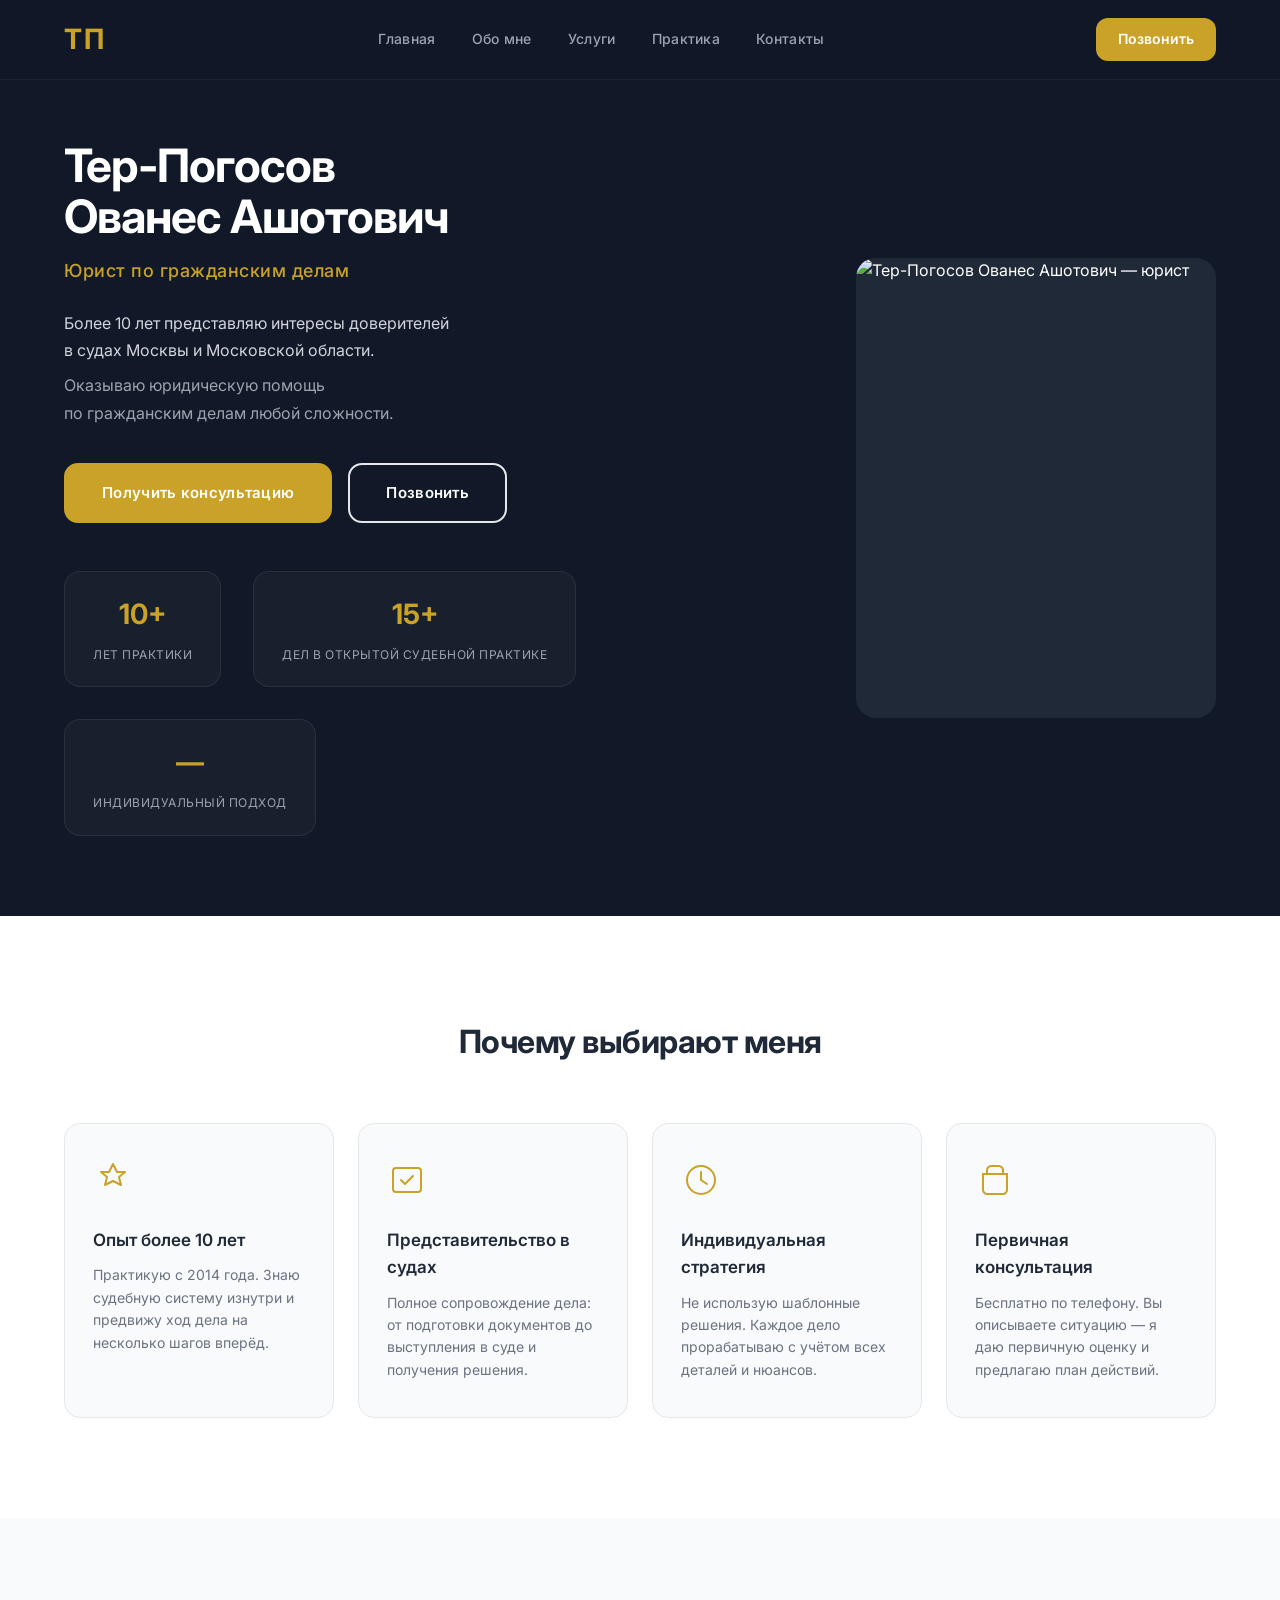
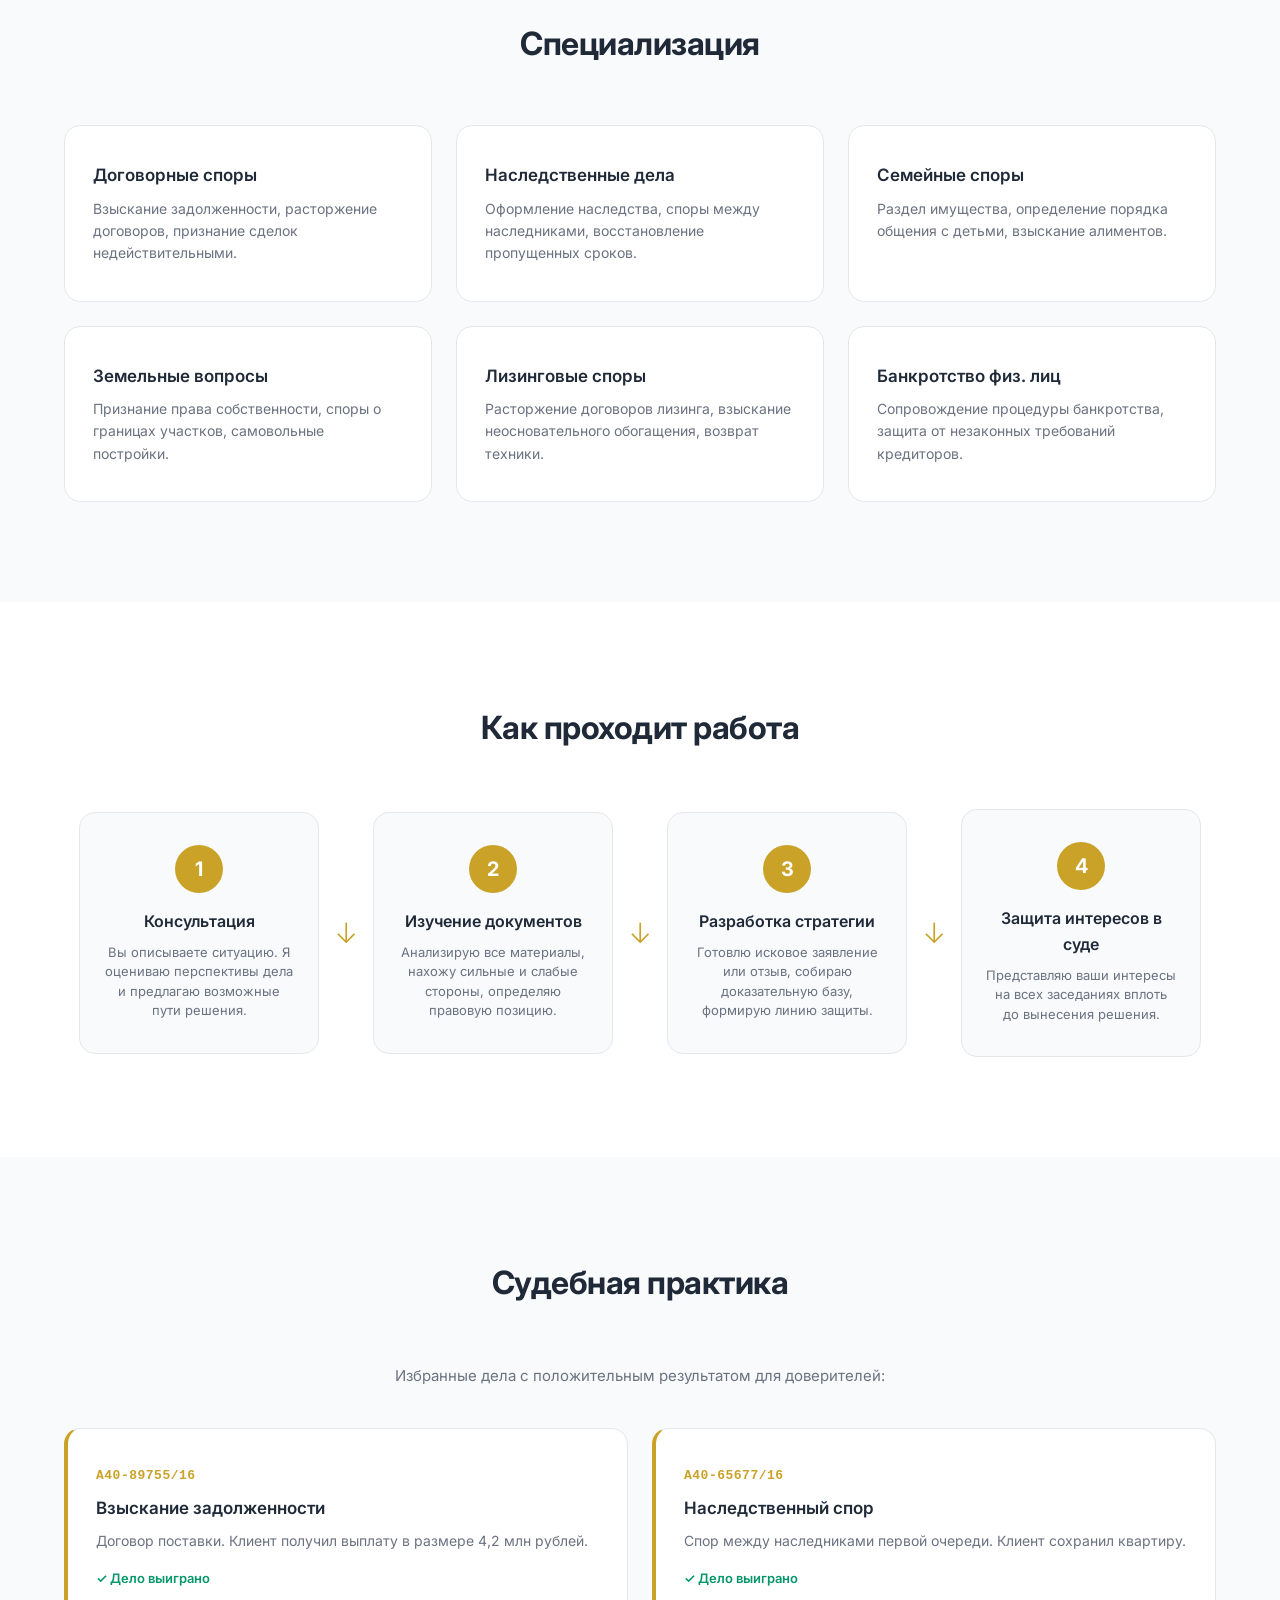
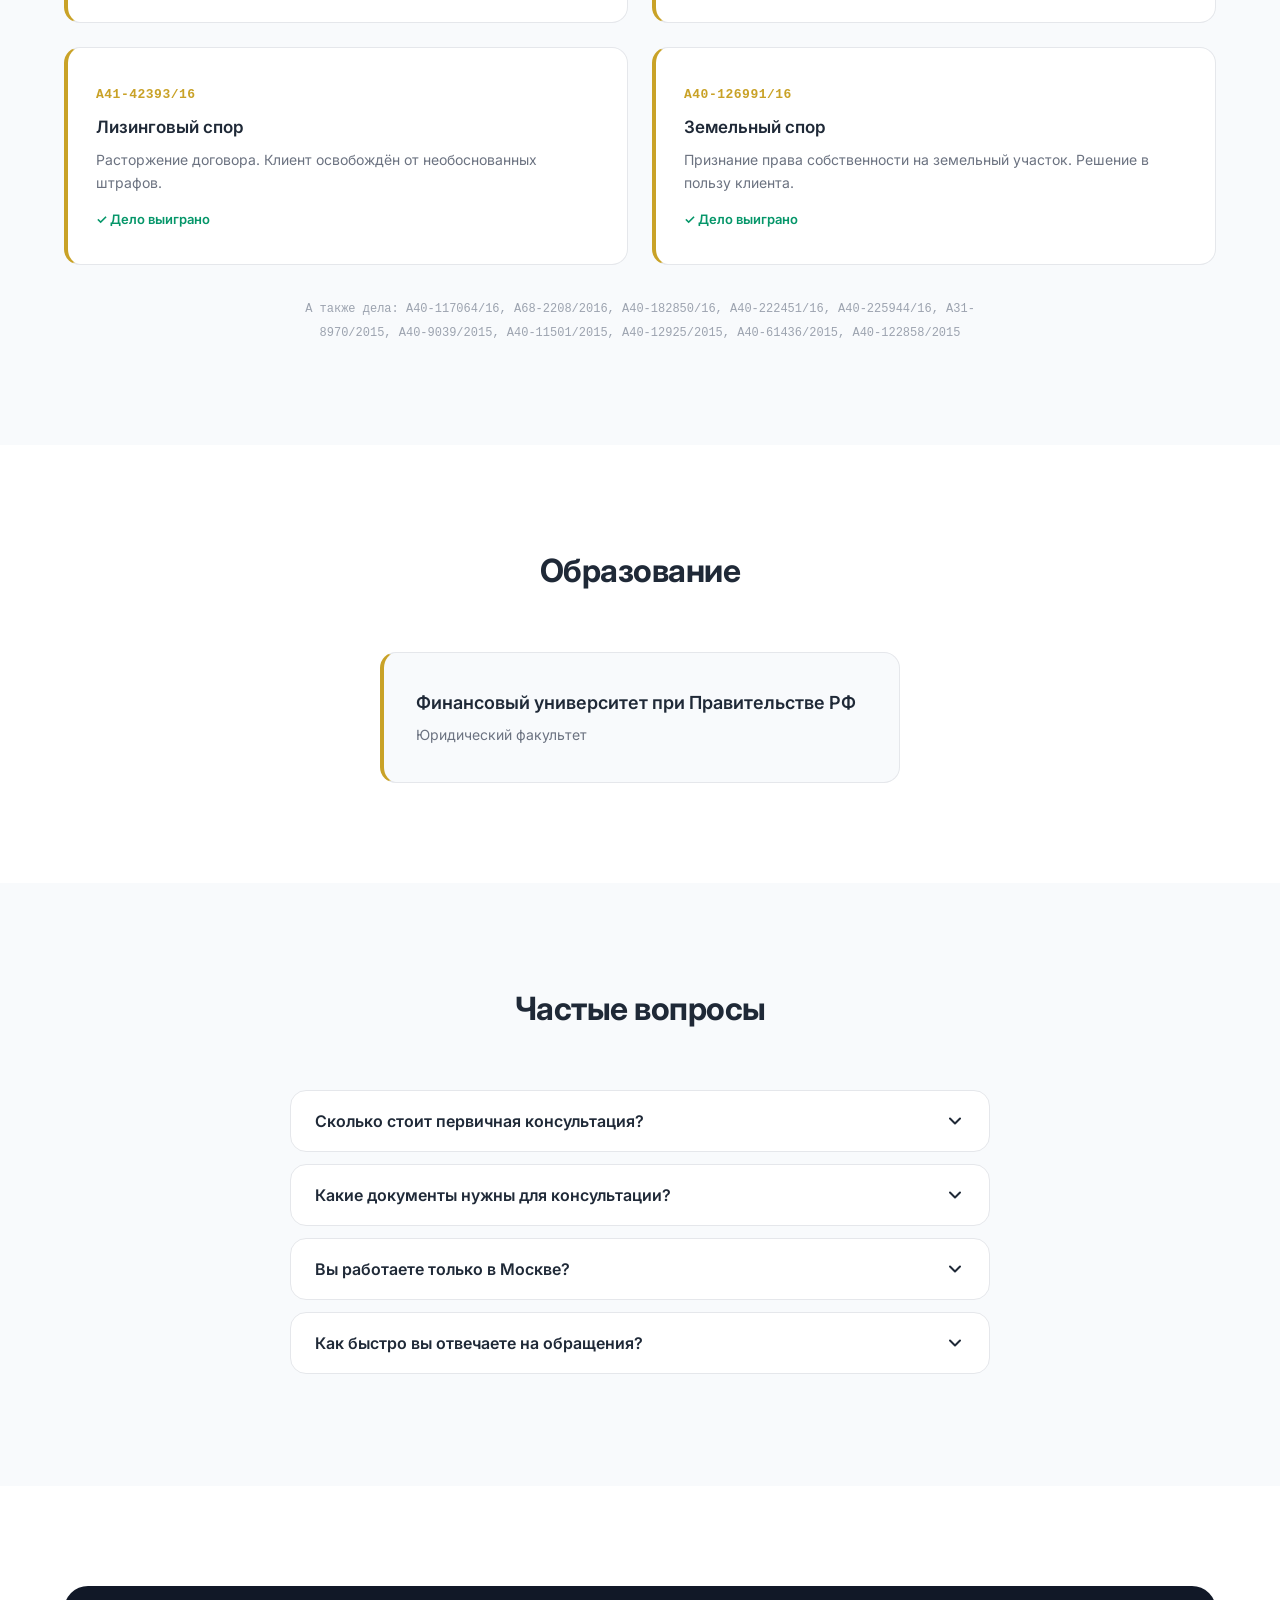
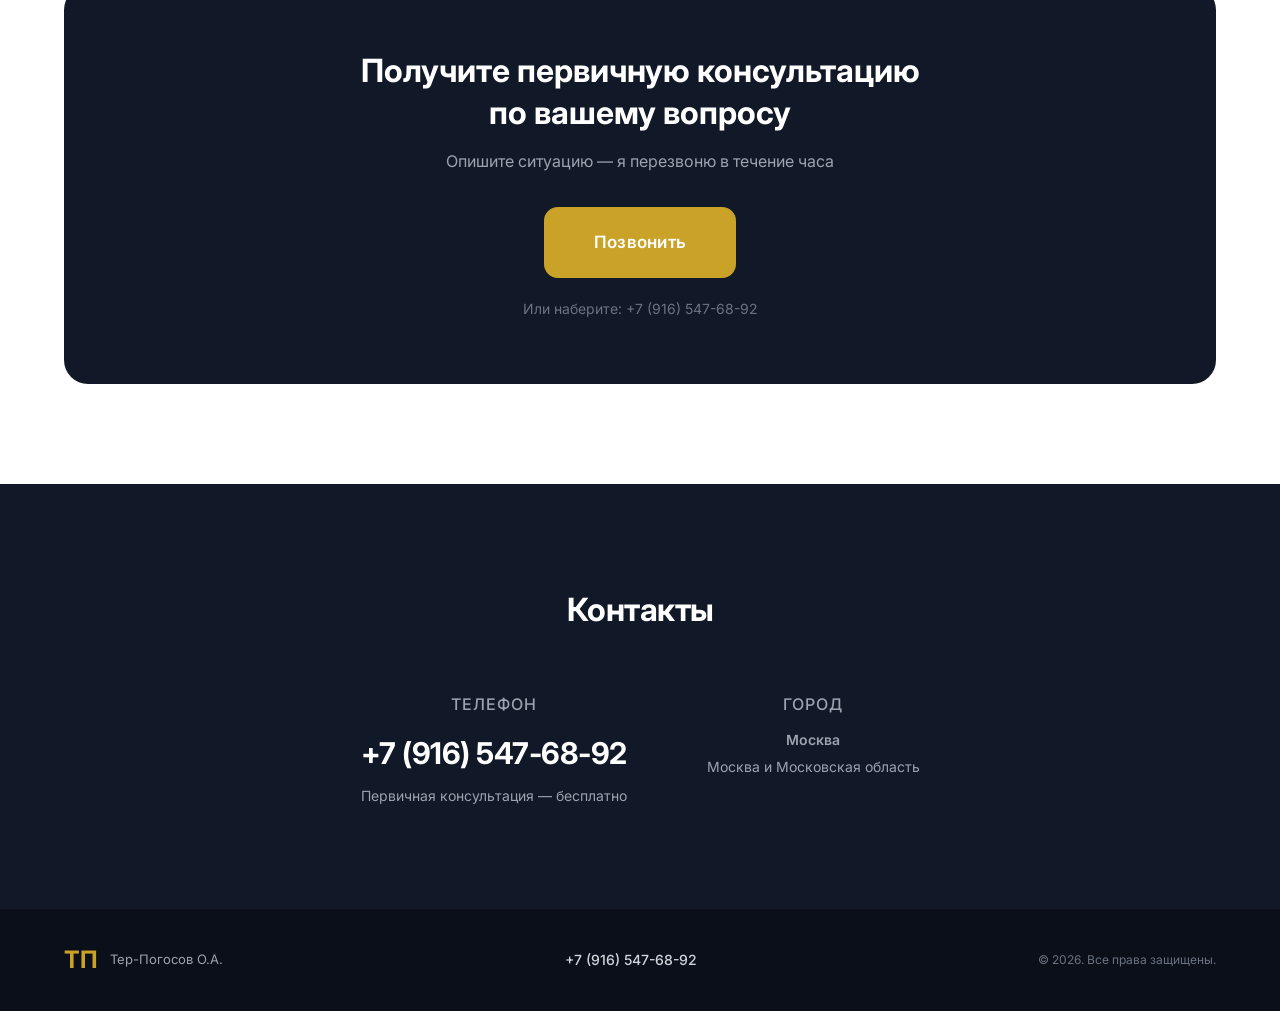
==== index.html @ f342bee0 "Add files via upload" ====
<!DOCTYPE html>
<html lang="ru">
<head>
    <meta charset="UTF-8">
    <meta name="viewport" content="width=device-width, initial-scale=1.0">
    
    <!-- SEO -->
    <title>Тер-Погосов О.А. — Юрист по гражданским делам | Москва</title>
    <meta name="description" content="Юрист по гражданским делам в Москве. Более 10 лет практики. Договорные споры, наследственные дела, банкротство, представительство в суде. Бесплатная консультация.">
    <link rel="canonical" href="https://terpogosov.github.io/">
    
    <!-- Open Graph -->
    <meta property="og:title" content="Тер-Погосов О.А. — Юрист по гражданским делам">
    <meta property="og:description" content="Более 10 лет представляю интересы доверителей в судах Москвы. Бесплатная первичная консультация.">
    <meta property="og:type" content="website">
    <meta property="og:url" content="https://terpogosov.github.io/">
    <meta property="og:locale" content="ru_RU">
    
    <!-- Favicon -->
    <link rel="icon" type="image/x-icon" href="img/favicon.ico">
    
    <!-- Fonts -->
    <link rel="preconnect" href="https://fonts.googleapis.com">
    <link rel="preconnect" href="https://fonts.gstatic.com" crossorigin>
    <link href="https://fonts.googleapis.com/css2?family=Inter:wght@300;400;500;600;700&display=swap" rel="stylesheet">
    
    <!-- Styles -->
    <link rel="stylesheet" href="style.css">
    
    <!-- Schema.org -->
    <script type="application/ld+json">
        {
            "@context": "https://schema.org",
            "@type": "LegalService",
            "name": "Тер-Погосов Ованес Ашотович",
            "description": "Юрист по гражданским делам. Практика с 2014 года.",
            "telephone": "+79165476892",
            "address": {
                "@type": "PostalAddress",
                "addressLocality": "Москва",
                "addressCountry": "RU"
            },
            "founder": {
                "@type": "Person",
                "name": "Тер-Погосов Ованес Ашотович",
                "jobTitle": "Юрист по гражданским делам"
            }
        }
    </script>
</head>
<body>

    <!-- Header -->
    <header class="header" id="header">
        <div class="container header__inner">
            <a href="#" class="header__logo">ТП</a>
            <nav class="header__nav" id="nav">
                <a href="#hero" class="header__link">Главная</a>
                <a href="#why" class="header__link">Обо мне</a>
                <a href="#services" class="header__link">Услуги</a>
                <a href="#cases" class="header__link">Практика</a>
                <a href="#contacts" class="header__link">Контакты</a>
            </nav>
            <a href="tel:+79165476892" class="header__phone-btn">Позвонить</a>
            <button class="header__burger" id="burger" aria-label="Меню">
                <span></span>
                <span></span>
                <span></span>
            </button>
        </div>
    </header>

    <!-- Hero -->
    <section class="hero" id="hero">
        <div class="container hero__inner">
            <div class="hero__content">
                <h1 class="hero__name">Тер-Погосов<br>Ованес Ашотович</h1>
                <p class="hero__title">Юрист по гражданским делам</p>
                <p class="hero__text">
                    Более 10 лет представляю интересы доверителей<br>
                    в судах Москвы и Московской области.
                </p>
                <p class="hero__text-secondary">
                    Оказываю юридическую помощь<br>
                    по гражданским делам любой сложности.
                </p>
                <div class="hero__buttons">
                    <a href="#callback" class="btn btn--gold">Получить консультацию</a>
                    <a href="tel:+79165476892" class="btn btn--outline">Позвонить</a>
                </div>
                <div class="hero__stats">
                    <div class="hero__stat">
                        <span class="hero__stat-number">10+</span>
                        <span class="hero__stat-label">лет практики</span>
                    </div>
                    <div class="hero__stat">
                        <span class="hero__stat-number">15+</span>
                        <span class="hero__stat-label">дел в открытой судебной практике</span>
                    </div>
                    <div class="hero__stat">
                        <span class="hero__stat-number">—</span>
                        <span class="hero__stat-label">Индивидуальный подход</span>
                    </div>
                </div>
            </div>
            <div class="hero__photo-wrapper">
                <div class="hero__photo">
                    <img src="img/photo.jpg" alt="Тер-Погосов Ованес Ашотович — юрист" width="400" height="500" loading="eager">
                </div>
            </div>
        </div>
    </section>

    <!-- Почему выбирают -->
    <section class="why" id="why">
        <div class="container">
            <h2 class="section-title">Почему выбирают меня</h2>
            <div class="why__grid">
                <div class="why__card fade-in">
                    <div class="why__icon">
                        <svg width="40" height="40" viewBox="0 0 40 40" fill="none">
                            <path d="M20 4L24 12H32L26 17L28 25L20 21L12 25L14 17L8 12H16L20 4Z" stroke="#C9A227" stroke-width="2" stroke-linecap="round" stroke-linejoin="round"/>
                        </svg>
                    </div>
                    <h3 class="why__title">Опыт более 10 лет</h3>
                    <p class="why__text">Практикую с 2014 года. Знаю судебную систему изнутри и предвижу ход дела на несколько шагов вперёд.</p>
                </div>
                <div class="why__card fade-in">
                    <div class="why__icon">
                        <svg width="40" height="40" viewBox="0 0 40 40" fill="none">
                            <rect x="6" y="8" width="28" height="24" rx="3" stroke="#C9A227" stroke-width="2"/>
                            <path d="M14 20L18 24L26 16" stroke="#C9A227" stroke-width="2" stroke-linecap="round" stroke-linejoin="round"/>
                        </svg>
                    </div>
                    <h3 class="why__title">Представительство в судах</h3>
                    <p class="why__text">Полное сопровождение дела: от подготовки документов до выступления в суде и получения решения.</p>
                </div>
                <div class="why__card fade-in">
                    <div class="why__icon">
                        <svg width="40" height="40" viewBox="0 0 40 40" fill="none">
                            <circle cx="20" cy="20" r="14" stroke="#C9A227" stroke-width="2"/>
                            <path d="M20 12V20L26 24" stroke="#C9A227" stroke-width="2" stroke-linecap="round"/>
                        </svg>
                    </div>
                    <h3 class="why__title">Индивидуальная стратегия</h3>
                    <p class="why__text">Не использую шаблонные решения. Каждое дело прорабатываю с учётом всех деталей и нюансов.</p>
                </div>
                <div class="why__card fade-in">
                    <div class="why__icon">
                        <svg width="40" height="40" viewBox="0 0 40 40" fill="none">
                            <path d="M8 14H32V30C32 32 30 34 28 34H12C10 34 8 32 8 30V14Z" stroke="#C9A227" stroke-width="2"/>
                            <path d="M12 14V10C12 8 14 6 16 6H24C26 6 28 8 28 10V14" stroke="#C9A227" stroke-width="2" stroke-linecap="round"/>
                        </svg>
                    </div>
                    <h3 class="why__title">Первичная консультация</h3>
                    <p class="why__text">Бесплатно по телефону. Вы описываете ситуацию — я даю первичную оценку и предлагаю план действий.</p>
                </div>
            </div>
        </div>
    </section>

    <!-- Специализация -->
    <section class="services" id="services">
        <div class="container">
            <h2 class="section-title">Специализация</h2>
            <div class="services__grid">
                <div class="services__card fade-in">
                    <h3>Договорные споры</h3>
                    <p>Взыскание задолженности, расторжение договоров, признание сделок недействительными.</p>
                </div>
                <div class="services__card fade-in">
                    <h3>Наследственные дела</h3>
                    <p>Оформление наследства, споры между наследниками, восстановление пропущенных сроков.</p>
                </div>
                <div class="services__card fade-in">
                    <h3>Семейные споры</h3>
                    <p>Раздел имущества, определение порядка общения с детьми, взыскание алиментов.</p>
                </div>
                <div class="services__card fade-in">
                    <h3>Земельные вопросы</h3>
                    <p>Признание права собственности, споры о границах участков, самовольные постройки.</p>
                </div>
                <div class="services__card fade-in">
                    <h3>Лизинговые споры</h3>
                    <p>Расторжение договоров лизинга, взыскание неосновательного обогащения, возврат техники.</p>
                </div>
                <div class="services__card fade-in">
                    <h3>Банкротство физ. лиц</h3>
                    <p>Сопровождение процедуры банкротства, защита от незаконных требований кредиторов.</p>
                </div>
            </div>
        </div>
    </section>

    <!-- Как проходит работа -->
    <section class="process">
        <div class="container">
            <h2 class="section-title">Как проходит работа</h2>
            <div class="process__grid">
                <div class="process__card fade-in">
                    <span class="process__number">1</span>
                    <h3>Консультация</h3>
                    <p>Вы описываете ситуацию. Я оцениваю перспективы дела и предлагаю возможные пути решения.</p>
                </div>
                <div class="process__arrow">↓</div>
                <div class="process__card fade-in">
                    <span class="process__number">2</span>
                    <h3>Изучение документов</h3>
                    <p>Анализирую все материалы, нахожу сильные и слабые стороны, определяю правовую позицию.</p>
                </div>
                <div class="process__arrow">↓</div>
                <div class="process__card fade-in">
                    <span class="process__number">3</span>
                    <h3>Разработка стратегии</h3>
                    <p>Готовлю исковое заявление или отзыв, собираю доказательную базу, формирую линию защиты.</p>
                </div>
                <div class="process__arrow">↓</div>
                <div class="process__card fade-in">
                    <span class="process__number">4</span>
                    <h3>Защита интересов в суде</h3>
                    <p>Представляю ваши интересы на всех заседаниях вплоть до вынесения решения.</p>
                </div>
            </div>
        </div>
    </section>

    <!-- Судебная практика -->
    <section class="cases" id="cases">
        <div class="container">
            <h2 class="section-title">Судебная практика</h2>
            <p class="cases__intro">Избранные дела с положительным результатом для доверителей:</p>
            <div class="cases__grid">
                <div class="cases__card fade-in">
                    <span class="cases__number">А40-89755/16</span>
                    <h3>Взыскание задолженности</h3>
                    <p class="cases__desc">Договор поставки. Клиент получил выплату в размере 4,2 млн рублей.</p>
                    <span class="cases__result">✓ Дело выиграно</span>
                </div>
                <div class="cases__card fade-in">
                    <span class="cases__number">А40-65677/16</span>
                    <h3>Наследственный спор</h3>
                    <p class="cases__desc">Спор между наследниками первой очереди. Клиент сохранил квартиру.</p>
                    <span class="cases__result">✓ Дело выиграно</span>
                </div>
                <div class="cases__card fade-in">
                    <span class="cases__number">А41-42393/16</span>
                    <h3>Лизинговый спор</h3>
                    <p class="cases__desc">Расторжение договора. Клиент освобождён от необоснованных штрафов.</p>
                    <span class="cases__result">✓ Дело выиграно</span>
                </div>
                <div class="cases__card fade-in">
                    <span class="cases__number">А40-126991/16</span>
                    <h3>Земельный спор</h3>
                    <p class="cases__desc">Признание права собственности на земельный участок. Решение в пользу клиента.</p>
                    <span class="cases__result">✓ Дело выиграно</span>
                </div>
            </div>
            <p class="cases__more">
                А также дела: А40-117064/16, А68-2208/2016, А40-182850/16, А40-222451/16, А40-225944/16, А31-8970/2015, А40-9039/2015, А40-11501/2015, А40-12925/2015, А40-61436/2015, А40-122858/2015
            </p>
        </div>
    </section>

    <!-- Образование -->
    <section class="education">
        <div class="container">
            <h2 class="section-title">Образование</h2>
            <div class="education__card fade-in">
                <h3>Финансовый университет при Правительстве РФ</h3>
                <p>Юридический факультет</p>
            </div>
        </div>
    </section>

    <!-- FAQ -->
    <section class="faq">
        <div class="container">
            <h2 class="section-title">Частые вопросы</h2>
            <div class="faq__list">
                <div class="faq__item fade-in">
                    <button class="faq__question">
                        <span>Сколько стоит первичная консультация?</span>
                        <svg class="faq__icon" width="20" height="20" viewBox="0 0 20 20" fill="none">
                            <path d="M5 7.5L10 12.5L15 7.5" stroke="#1F2937" stroke-width="2" stroke-linecap="round" stroke-linejoin="round"/>
                        </svg>
                    </button>
                    <div class="faq__answer">
                        <p>Бесплатно по телефону. Вы описываете ситуацию, я даю первичную оценку и предлагаю план действий. Если дело перспективное — обсуждаем дальнейшее сотрудничество.</p>
                    </div>
                </div>
                <div class="faq__item fade-in">
                    <button class="faq__question">
                        <span>Какие документы нужны для консультации?</span>
                        <svg class="faq__icon" width="20" height="20" viewBox="0 0 20 20" fill="none">
                            <path d="M5 7.5L10 12.5L15 7.5" stroke="#1F2937" stroke-width="2" stroke-linecap="round" stroke-linejoin="round"/>
                        </svg>
                    </button>
                    <div class="faq__answer">
                        <p>Для первичной консультации достаточно кратко описать суть дела по телефону. Если есть документы по теме — держите их под рукой, это ускорит разговор и поможет дать более точную оценку.</p>
                    </div>
                </div>
                <div class="faq__item fade-in">
                    <button class="faq__question">
                        <span>Вы работаете только в Москве?</span>
                        <svg class="faq__icon" width="20" height="20" viewBox="0 0 20 20" fill="none">
                            <path d="M5 7.5L10 12.5L15 7.5" stroke="#1F2937" stroke-width="2" stroke-linecap="round" stroke-linejoin="round"/>
                        </svg>
                    </button>
                    <div class="faq__answer">
                        <p>Москва и Московская область — основной регион работы. В отдельных случаях возможна удалённая работа с клиентами из других регионов России.</p>
                    </div>
                </div>
                <div class="faq__item fade-in">
                    <button class="faq__question">
                        <span>Как быстро вы отвечаете на обращения?</span>
                        <svg class="faq__icon" width="20" height="20" viewBox="0 0 20 20" fill="none">
                            <path d="M5 7.5L10 12.5L15 7.5" stroke="#1F2937" stroke-width="2" stroke-linecap="round" stroke-linejoin="round"/>
                        </svg>
                    </button>
                    <div class="faq__answer">
                        <p>В течение часа в рабочее время (с 9 до 21). Если звонок поступил поздно вечером — перезваниваю на следующее утро. Стараюсь быть на связи без выходных.</p>
                    </div>
                </div>
            </div>
        </div>
    </section>

    <!-- Блок консультации -->
    <section class="callback" id="callback">
        <div class="container">
            <div class="callback__block fade-in">
                <h2 class="callback__title">Получите первичную консультацию<br>по вашему вопросу</h2>
                <p class="callback__text">Опишите ситуацию — я перезвоню в течение часа</p>
                <a href="tel:+79165476892" class="btn btn--gold btn--large">Позвонить</a>
                <p class="callback__phone">Или наберите: +7 (916) 547-68-92</p>
            </div>
        </div>
    </section>

    <!-- Контакты -->
    <section class="contacts" id="contacts">
        <div class="container">
            <h2 class="section-title section-title--white">Контакты</h2>
            <div class="contacts__inner">
                <div class="contacts__item fade-in">
                    <h3>Телефон</h3>
                    <a href="tel:+79165476892" class="contacts__phone">+7 (916) 547-68-92</a>
                    <p>Первичная консультация — бесплатно</p>
                </div>
                <div class="contacts__item fade-in">
                    <h3>Город</h3>
                    <p class="contacts__city">Москва</p>
                    <p>Москва и Московская область</p>
                </div>
            </div>
        </div>
    </section>

    <!-- Footer -->
    <footer class="footer">
        <div class="container footer__inner">
            <div class="footer__col">
                <a href="#" class="footer__logo">ТП</a>
                <p class="footer__name">Тер-Погосов О.А.</p>
            </div>
            <div class="footer__col">
                <a href="tel:+79165476892" class="footer__phone">+7 (916) 547-68-92</a>
            </div>
            <div class="footer__col">
                <p class="footer__copy">© 2026. Все права защищены.</p>
            </div>
        </div>
    </footer>

    <!-- Кнопка наверх -->
    <button class="scroll-top" id="scrollTop" aria-label="Наверх">
        <svg width="24" height="24" viewBox="0 0 24 24" fill="none">
            <path d="M18 15L12 9L6 15" stroke="#fff" stroke-width="2" stroke-linecap="round" stroke-linejoin="round"/>
        </svg>
    </button>

    <!-- Мобильная кнопка звонка -->
    <a href="tel:+79165476892" class="mobile-call" aria-label="Позвонить">
        <svg width="24" height="24" viewBox="0 0 24 24" fill="none">
            <path d="M22 16.92V19.92C22.0011 20.1985 21.9441 20.4742 21.8325 20.7294C21.7209 20.9845 21.5573 21.2136 21.3521 21.4019C21.1469 21.5901 20.9046 21.7335 20.6407 21.8227C20.3768 21.9119 20.0974 21.9451 19.82 21.92C16.7428 21.5856 13.787 20.5341 11.19 18.85C8.77382 17.3147 6.72533 15.2662 5.18999 12.85C3.49997 10.2412 2.44824 7.27099 2.11999 4.18001C2.09501 3.90347 2.12787 3.62477 2.21649 3.36162C2.30512 3.09847 2.44756 2.85669 2.63476 2.65163C2.82196 2.44657 3.0498 2.28271 3.30379 2.17052C3.55777 2.05833 3.83233 2.00026 4.10999 2.00001H7.10999C7.5953 1.99522 8.06579 2.16708 8.43376 2.48353C8.80173 2.79999 9.04207 3.23945 9.10999 3.72001C9.23662 4.68007 9.47144 5.62273 9.80999 6.53001C9.94454 6.88792 9.97366 7.27691 9.8939 7.65088C9.81415 8.02485 9.62886 8.36811 9.35999 8.64001L8.08999 9.91001C9.51355 12.4135 11.5865 14.4865 14.09 15.91L15.36 14.64C15.6319 14.3711 15.9751 14.1858 16.3491 14.1061C16.7231 14.0263 17.1121 14.0555 17.47 14.19C18.3773 14.5286 19.3199 14.7634 20.28 14.89C20.7658 14.9585 21.2094 15.2032 21.5259 15.5763C21.8425 15.9493 22.0103 16.425 22 16.92Z" fill="white"/>
        </svg>
    </a>

    <!-- Scripts -->
    <script src="script.js"></script>
</body>
</html>
---- style.css ----
/* ===== БАЗА ===== */
* {
    margin: 0;
    padding: 0;
    box-sizing: border-box;
}

:root {
    --bg: #111827;
    --white: #FFFFFF;
    --text: #1F2937;
    --text-secondary: #6B7280;
    --accent: #C9A227;
    --accent-hover: #A88216;
    --border: #E5E7EB;
    --section-bg: #F8FAFC;
    --radius: 16px;
}

html {
    scroll-behavior: smooth;
}

body {
    font-family: 'Inter', -apple-system, BlinkMacSystemFont, sans-serif;
    line-height: 1.6;
    color: var(--text);
    background-color: var(--white);
    overflow-x: hidden;
}

.container {
    max-width: 1200px;
    margin: 0 auto;
    padding: 0 24px;
}

.section-title {
    font-size: 32px;
    font-weight: 700;
    letter-spacing: -0.5px;
    margin-bottom: 56px;
    text-align: center;
    color: var(--text);
}

.section-title--white {
    color: var(--white);
}

/* ===== КНОПКИ ===== */
.btn {
    display: inline-block;
    padding: 16px 36px;
    font-size: 15px;
    font-weight: 600;
    font-family: inherit;
    text-decoration: none;
    border-radius: 14px;
    cursor: pointer;
    transition: all 0.3s ease;
    letter-spacing: 0.3px;
    text-align: center;
}

.btn--gold {
    background-color: var(--accent);
    color: var(--white);
    border: 2px solid var(--accent);
}

.btn--gold:hover {
    background-color: var(--accent-hover);
    border-color: var(--accent-hover);
}

.btn--outline {
    background-color: transparent;
    color: var(--white);
    border: 2px solid var(--border);
}

.btn--outline:hover {
    border-color: var(--accent);
    color: var(--accent);
}

.btn--large {
    padding: 20px 48px;
    font-size: 17px;
}

/* ===== HEADER ===== */
.header {
    position: fixed;
    top: 0;
    left: 0;
    width: 100%;
    height: 80px;
    background-color: rgba(17, 24, 39, 0.95);
    backdrop-filter: blur(12px);
    z-index: 1000;
    border-bottom: 1px solid rgba(255, 255, 255, 0.05);
}

.header__inner {
    display: flex;
    align-items: center;
    justify-content: space-between;
    height: 100%;
}

.header__logo {
    font-size: 28px;
    font-weight: 700;
    color: var(--accent);
    text-decoration: none;
    letter-spacing: 2px;
    flex-shrink: 0;
}

.header__nav {
    display: flex;
    gap: 36px;
}

.header__link {
    color: #9CA3AF;
    text-decoration: none;
    font-size: 14px;
    font-weight: 500;
    transition: color 0.3s ease;
    letter-spacing: 0.3px;
}

.header__link:hover {
    color: var(--white);
}

.header__phone-btn {
    padding: 10px 22px;
    background-color: var(--accent);
    color: var(--white);
    text-decoration: none;
    border-radius: 12px;
    font-size: 14px;
    font-weight: 600;
    transition: background-color 0.3s ease;
    flex-shrink: 0;
}

.header__phone-btn:hover {
    background-color: var(--accent-hover);
}

/* Бургер */
.header__burger {
    display: none;
    flex-direction: column;
    gap: 5px;
    background: none;
    border: none;
    cursor: pointer;
    padding: 4px;
    z-index: 1001;
}

.header__burger span {
    display: block;
    width: 26px;
    height: 2px;
    background-color: var(--white);
    border-radius: 2px;
    transition: all 0.3s ease;
}

.header__burger.active span:nth-child(1) {
    transform: rotate(45deg) translate(5px, 5px);
}

.header__burger.active span:nth-child(2) {
    opacity: 0;
}

.header__burger.active span:nth-child(3) {
    transform: rotate(-45deg) translate(5px, -5px);
}

/* ===== HERO ===== */
.hero {
    background-color: var(--bg);
    padding: 140px 0 80px;
    color: var(--white);
    min-height: 100vh;
    display: flex;
    align-items: center;
}

.hero__inner {
    display: flex;
    align-items: center;
    gap: 60px;
}

.hero__content {
    flex: 1;
}

.hero__name {
    font-size: 52px;
    font-weight: 700;
    line-height: 1.1;
    letter-spacing: -1px;
    margin-bottom: 16px;
}

.hero__title {
    font-size: 18px;
    color: var(--accent);
    font-weight: 500;
    margin-bottom: 24px;
    letter-spacing: 0.5px;
}

.hero__text {
    font-size: 16px;
    color: #D1D5DB;
    margin-bottom: 8px;
    line-height: 1.7;
}

.hero__text-secondary {
    font-size: 16px;
    color: #9CA3AF;
    margin-bottom: 36px;
    line-height: 1.7;
}

.hero__buttons {
    display: flex;
    gap: 16px;
    flex-wrap: wrap;
    margin-bottom: 48px;
}

.hero__stats {
    display: flex;
    gap: 32px;
    flex-wrap: wrap;
}

.hero__stat {
    text-align: center;
    padding: 20px 28px;
    background-color: rgba(255, 255, 255, 0.03);
    border: 1px solid rgba(255, 255, 255, 0.08);
    border-radius: var(--radius);
    min-width: 140px;
}

.hero__stat-number {
    display: block;
    font-size: 28px;
    font-weight: 700;
    color: var(--accent);
    margin-bottom: 4px;
}

.hero__stat-label {
    font-size: 12px;
    color: #9CA3AF;
    text-transform: uppercase;
    letter-spacing: 0.5px;
}

.hero__photo-wrapper {
    flex: 0 0 400px;
}

.hero__photo {
    width: 400px;
    height: 500px;
    background-color: #1F2937;
    border-radius: 20px;
    overflow: hidden;
    display: flex;
    align-items: center;
    justify-content: center;
}

.hero__photo img {
    width: 100%;
    height: 100%;
    object-fit: cover;
    display: block;
}

/* ===== ПОЧЕМУ ВЫБИРАЮТ ===== */
.why {
    padding: 100px 0;
    background-color: var(--white);
}

.why__grid {
    display: grid;
    grid-template-columns: repeat(4, 1fr);
    gap: 24px;
}

.why__card {
    padding: 36px 28px;
    background-color: var(--section-bg);
    border-radius: var(--radius);
    border: 1px solid var(--border);
    transition: transform 0.3s ease, box-shadow 0.3s ease;
}

.why__card:hover {
    transform: translateY(-4px);
    box-shadow: 0 8px 24px rgba(0, 0, 0, 0.06);
}

.why__icon {
    margin-bottom: 20px;
}

.why__title {
    font-size: 17px;
    font-weight: 600;
    color: var(--text);
    margin-bottom: 10px;
}

.why__text {
    font-size: 14px;
    color: var(--text-secondary);
    line-height: 1.6;
}

/* ===== СПЕЦИАЛИЗАЦИЯ ===== */
.services {
    padding: 100px 0;
    background-color: var(--section-bg);
}

.services__grid {
    display: grid;
    grid-template-columns: repeat(3, 1fr);
    gap: 24px;
}

.services__card {
    padding: 36px 28px;
    background-color: var(--white);
    border-radius: var(--radius);
    border: 1px solid var(--border);
    transition: transform 0.3s ease, box-shadow 0.3s ease, border-color 0.3s ease;
    cursor: default;
}

.services__card:hover {
    transform: translateY(-4px);
    box-shadow: 0 12px 32px rgba(0, 0, 0, 0.08);
    border-color: var(--accent);
}

.services__card h3 {
    font-size: 17px;
    font-weight: 600;
    color: var(--text);
    margin-bottom: 8px;
}

.services__card p {
    font-size: 14px;
    color: var(--text-secondary);
    line-height: 1.6;
}

/* ===== ПРОЦЕСС ===== */
.process {
    padding: 100px 0;
    background-color: var(--white);
}

.process__grid {
    display: flex;
    align-items: center;
    justify-content: center;
    gap: 16px;
    flex-wrap: wrap;
}

.process__card {
    flex: 1;
    min-width: 200px;
    max-width: 240px;
    text-align: center;
    padding: 32px 24px;
    background-color: var(--section-bg);
    border-radius: var(--radius);
    border: 1px solid var(--border);
}

.process__number {
    display: inline-flex;
    align-items: center;
    justify-content: center;
    width: 48px;
    height: 48px;
    background-color: var(--accent);
    color: var(--white);
    font-size: 20px;
    font-weight: 700;
    border-radius: 50%;
    margin-bottom: 16px;
}

.process__card h3 {
    font-size: 16px;
    font-weight: 600;
    color: var(--text);
    margin-bottom: 8px;
}

.process__card p {
    font-size: 13px;
    color: var(--text-secondary);
    line-height: 1.5;
}

.process__arrow {
    font-size: 28px;
    color: var(--accent);
    font-weight: 300;
    flex-shrink: 0;
}

/* ===== СУДЕБНАЯ ПРАКТИКА ===== */
.cases {
    padding: 100px 0;
    background-color: var(--section-bg);
}

.cases__intro {
    text-align: center;
    font-size: 15px;
    color: var(--text-secondary);
    margin-bottom: 40px;
}

.cases__grid {
    display: grid;
    grid-template-columns: repeat(2, 1fr);
    gap: 24px;
    margin-bottom: 32px;
}

.cases__card {
    padding: 32px 28px;
    background-color: var(--white);
    border-radius: var(--radius);
    border: 1px solid var(--border);
    border-left: 4px solid var(--accent);
    transition: transform 0.3s ease, box-shadow 0.3s ease;
}

.cases__card:hover {
    transform: translateY(-3px);
    box-shadow: 0 8px 24px rgba(0, 0, 0, 0.06);
}

.cases__number {
    font-family: 'Courier New', monospace;
    font-size: 13px;
    color: var(--accent);
    font-weight: 600;
    letter-spacing: 0.5px;
}

.cases__card h3 {
    font-size: 17px;
    font-weight: 600;
    color: var(--text);
    margin: 8px 0;
}

.cases__desc {
    font-size: 14px;
    color: var(--text-secondary);
    line-height: 1.6;
    margin-bottom: 12px;
}

.cases__result {
    font-size: 13px;
    color: #059669;
    font-weight: 600;
}

.cases__more {
    text-align: center;
    font-family: 'Courier New', monospace;
    font-size: 12px;
    color: #9CA3AF;
    line-height: 2;
    max-width: 700px;
    margin: 0 auto;
}

/* ===== ОБРАЗОВАНИЕ ===== */
.education {
    padding: 100px 0;
    background-color: var(--white);
}

.education__card {
    max-width: 520px;
    margin: 0 auto;
    padding: 36px 32px;
    background-color: var(--section-bg);
    border-radius: var(--radius);
    border: 1px solid var(--border);
    border-left: 4px solid var(--accent);
}

.education__card h3 {
    font-size: 18px;
    font-weight: 600;
    color: var(--text);
    margin-bottom: 6px;
}

.education__card p {
    font-size: 14px;
    color: var(--text-secondary);
}

/* ===== FAQ ===== */
.faq {
    padding: 100px 0;
    background-color: var(--section-bg);
}

.faq__list {
    max-width: 700px;
    margin: 0 auto;
}

.faq__item {
    margin-bottom: 12px;
    background-color: var(--white);
    border-radius: var(--radius);
    border: 1px solid var(--border);
    overflow: hidden;
}

.faq__question {
    width: 100%;
    display: flex;
    align-items: center;
    justify-content: space-between;
    padding: 20px 24px;
    background: none;
    border: none;
    cursor: pointer;
    font-family: inherit;
    font-size: 16px;
    font-weight: 600;
    color: var(--text);
    text-align: left;
    gap: 16px;
    transition: color 0.3s ease;
}

.faq__question:hover {
    color: var(--accent);
}

.faq__icon {
    flex-shrink: 0;
    transition: transform 0.3s ease;
}

.faq__item.active .faq__icon {
    transform: rotate(180deg);
}

.faq__answer {
    max-height: 0;
    overflow: hidden;
    transition: max-height 0.4s ease, padding 0.4s ease;
    padding: 0 24px;
}

.faq__item.active .faq__answer {
    max-height: 300px;
    padding: 0 24px 20px;
}

.faq__answer p {
    font-size: 14px;
    color: var(--text-secondary);
    line-height: 1.7;
}

/* ===== CALLBACK ===== */
.callback {
    padding: 100px 0;
    background-color: var(--white);
}

.callback__block {
    background-color: var(--bg);
    border-radius: 24px;
    padding: 64px 40px;
    text-align: center;
    color: var(--white);
}

.callback__title {
    font-size: 32px;
    font-weight: 700;
    margin-bottom: 16px;
    line-height: 1.3;
}

.callback__text {
    font-size: 16px;
    color: #9CA3AF;
    margin-bottom: 32px;
}

.callback__phone {
    margin-top: 20px;
    font-size: 14px;
    color: #6B7280;
}

/* ===== КОНТАКТЫ ===== */
.contacts {
    padding: 100px 0;
    background-color: var(--bg);
    color: var(--white);
}

.contacts__inner {
    display: flex;
    justify-content: center;
    gap: 80px;
    flex-wrap: wrap;
    text-align: center;
}

.contacts__item h3 {
    font-size: 16px;
    color: #9CA3AF;
    font-weight: 500;
    margin-bottom: 12px;
    text-transform: uppercase;
    letter-spacing: 1px;
}

.contacts__phone {
    font-size: 30px;
    font-weight: 700;
    color: var(--white);
    text-decoration: none;
    display: block;
    margin-bottom: 8px;
    transition: color 0.3s ease;
    letter-spacing: -0.5px;
}

.contacts__phone:hover {
    color: var(--accent);
}

.contacts__city {
    font-size: 24px;
    font-weight: 600;
    color: var(--white);
    margin-bottom: 4px;
}

.contacts__item p {
    font-size: 14px;
    color: #9CA3AF;
}

/* ===== FOOTER ===== */
.footer {
    background-color: #0A0F1A;
    padding: 32px 0;
    border-top: 1px solid rgba(255, 255, 255, 0.05);
}

.footer__inner {
    display: flex;
    align-items: center;
    justify-content: space-between;
    flex-wrap: wrap;
    gap: 20px;
}

.footer__col {
    display: flex;
    align-items: center;
    gap: 12px;
}

.footer__logo {
    font-size: 24px;
    font-weight: 700;
    color: var(--accent);
    text-decoration: none;
}

.footer__name {
    color: #9CA3AF;
    font-size: 13px;
}

.footer__phone {
    color: #D1D5DB;
    text-decoration: none;
    font-size: 14px;
    font-weight: 500;
    transition: color 0.3s ease;
}

.footer__phone:hover {
    color: var(--accent);
}

.footer__copy {
    color: #6B7280;
    font-size: 12px;
}

/* ===== КНОПКА НАВЕРХ ===== */
.scroll-top {
    position: fixed;
    bottom: 32px;
    right: 32px;
    width: 48px;
    height: 48px;
    background-color: var(--accent);
    color: var(--white);
    border: none;
    border-radius: 14px;
    cursor: pointer;
    display: flex;
    align-items: center;
    justify-content: center;
    opacity: 0;
    visibility: hidden;
    transition: all 0.3s ease;
    z-index: 999;
}

.scroll-top.visible {
    opacity: 1;
    visibility: visible;
}

.scroll-top:hover {
    background-color: var(--accent-hover);
}

/* ===== МОБИЛЬНАЯ КНОПКА ЗВОНКА ===== */
.mobile-call {
    display: none;
    position: fixed;
    bottom: 24px;
    left: 50%;
    transform: translateX(-50%);
    width: 56px;
    height: 56px;
    background-color: var(--accent);
    border-radius: 50%;
    z-index: 999;
    align-items: center;
    justify-content: center;
    box-shadow: 0 8px 24px rgba(201, 162, 39, 0.4);
    transition: background-color 0.3s ease;
}

.mobile-call:hover {
    background-color: var(--accent-hover);
}

/* ===== АНИМАЦИИ ===== */
.fade-in {
    opacity: 0;
    transform: translateY(30px);
    transition: opacity 0.7s ease, transform 0.7s ease;
}

.fade-in.visible {
    opacity: 1;
    transform: translateY(0);
}

/* ===== АДАПТИВНОСТЬ ===== */

/* 1440px */
@media (max-width: 1440px) {
    .hero__name {
        font-size: 46px;
    }
    .hero__photo {
        width: 360px;
        height: 460px;
    }
    .hero__photo-wrapper {
        flex: 0 0 360px;
    }
}

/* 1024px */
@media (max-width: 1024px) {
    .hero__inner {
        flex-direction: column-reverse;
        text-align: center;
        gap: 40px;
    }
    .hero__photo-wrapper {
        flex: 0 0 auto;
    }
    .hero__photo {
        width: 280px;
        height: 360px;
        margin: 0 auto;
    }
    .hero__name {
        font-size: 38px;
    }
    .hero__stats {
        justify-content: center;
    }
    .hero__buttons {
        justify-content: center;
    }
    .why__grid {
        grid-template-columns: repeat(2, 1fr);
    }
    .services__grid {
        grid-template-columns: repeat(2, 1fr);
    }
    .process__grid {
        flex-direction: column;
    }
    .process__arrow {
        transform: rotate(90deg);
    }
    .process__card {
        max-width: 100%;
    }
    .cases__grid {
        grid-template-columns: 1fr 1fr;
    }
    .header__nav {
        gap: 20px;
    }
}

/* 768px */
@media (max-width: 768px) {
    .header__nav {
        position: fixed;
        top: 0;
        right: -100%;
        width: 280px;
        height: 100vh;
        background-color: var(--bg);
        flex-direction: column;
        padding: 100px 32px 32px;
        gap: 24px;
        transition: right 0.3s ease;
        z-index: 999;
    }
    .header__nav.active {
        right: 0;
    }
    .header__burger {
        display: flex;
    }
    .header__phone-btn {
        display: none;
    }
    .header__link {
        font-size: 18px;
    }
    .hero {
        padding: 120px 0 60px;
    }
    .hero__name {
        font-size: 32px;
    }
    .hero__photo {
        width: 220px;
        height: 280px;
    }
    .hero__stats {
        gap: 16px;
    }
    .hero__stat {
        padding: 16px 20px;
        min-width: 100px;
    }
    .hero__stat-number {
        font-size: 22px;
    }
    .hero__stat-label {
        font-size: 10px;
    }
    .why__grid {
        grid-template-columns: 1fr;
    }
    .services__grid {
        grid-template-columns: 1fr 1fr;
    }
    .cases__grid {
        grid-template-columns: 1fr;
    }
    .contacts__inner {
        gap: 40px;
    }
    .contacts__phone {
        font-size: 24px;
    }
    .callback__block {
        padding: 48px 24px;
    }
    .callback__title {
        font-size: 24px;
    }
    .footer__inner {
        flex-direction: column;
        text-align: center;
    }
    .mobile-call {
        display: flex;
    }
    .scroll-top {
        bottom: 96px;
        right: 20px;
    }
}

/* 480px */
@media (max-width: 480px) {
    .container {
        padding: 0 16px;
    }
    .section-title {
        font-size: 26px;
        margin-bottom: 36px;
    }
    .hero__name {
        font-size: 28px;
    }
    .hero__buttons {
        flex-direction: column;
    }
    .hero__photo {
        width: 200px;
        height: 250px;
    }
    .services__grid {
        grid-template-columns: 1fr;
    }
    .callback__title {
        font-size: 22px;
    }
    .contacts__phone {
        font-size: 20px;
    }
}

/* 390px */
@media (max-width: 390px) {
    .hero__name {
        font-size: 26px;
    }
    .hero__stat {
        min-width: 90px;
        padding: 12px 16px;
    }
}
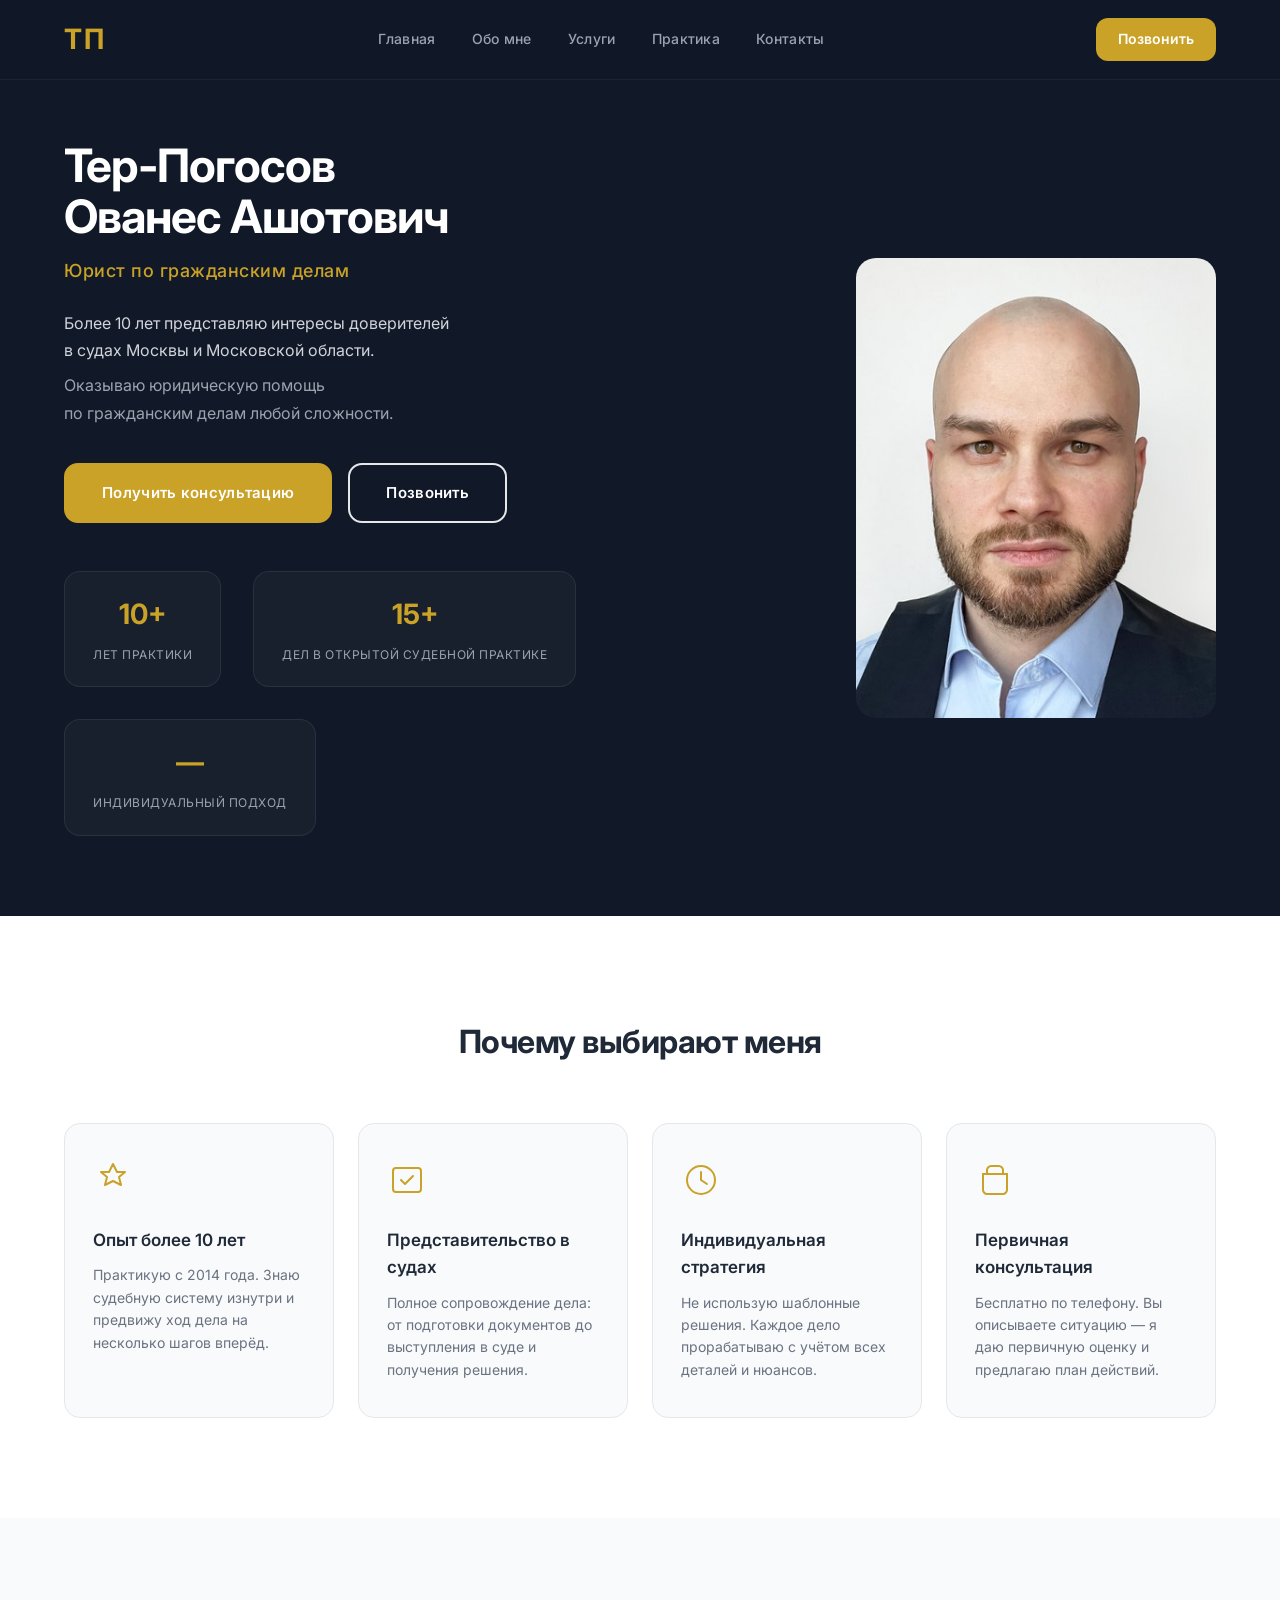
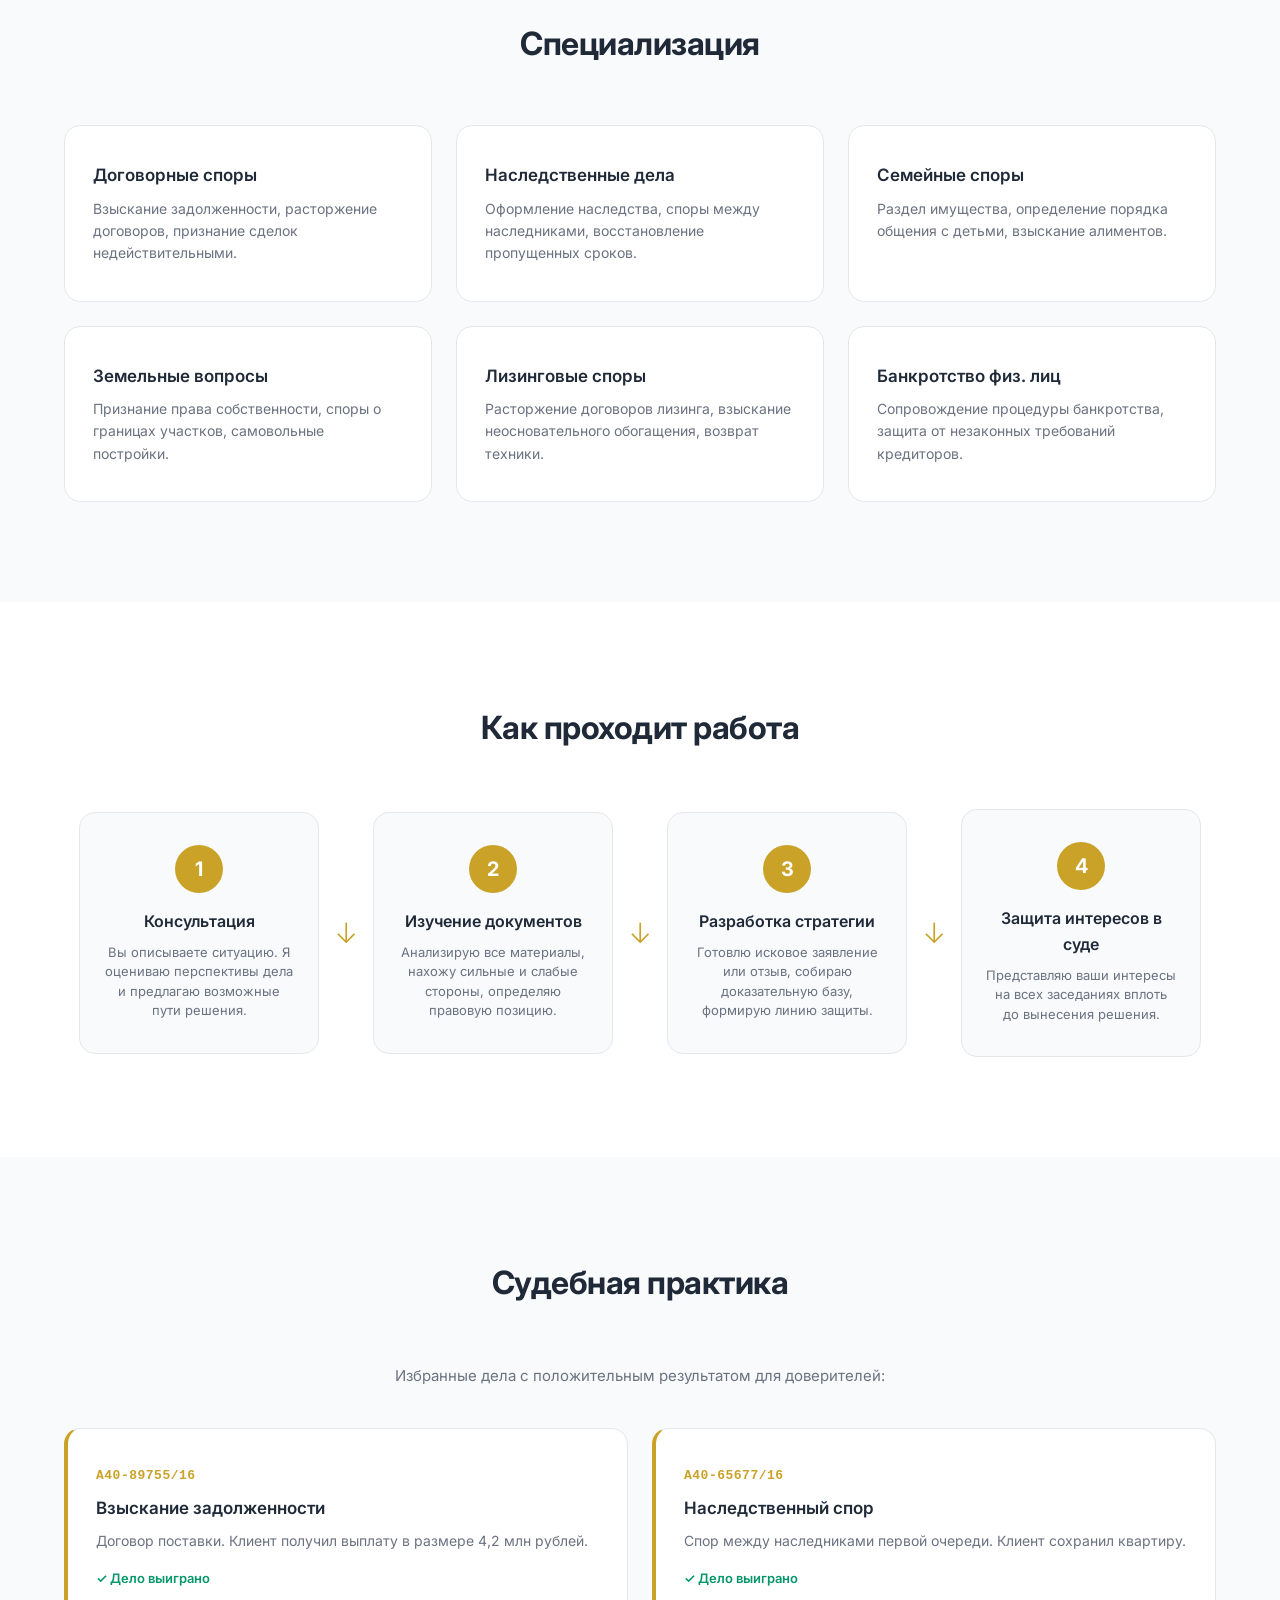
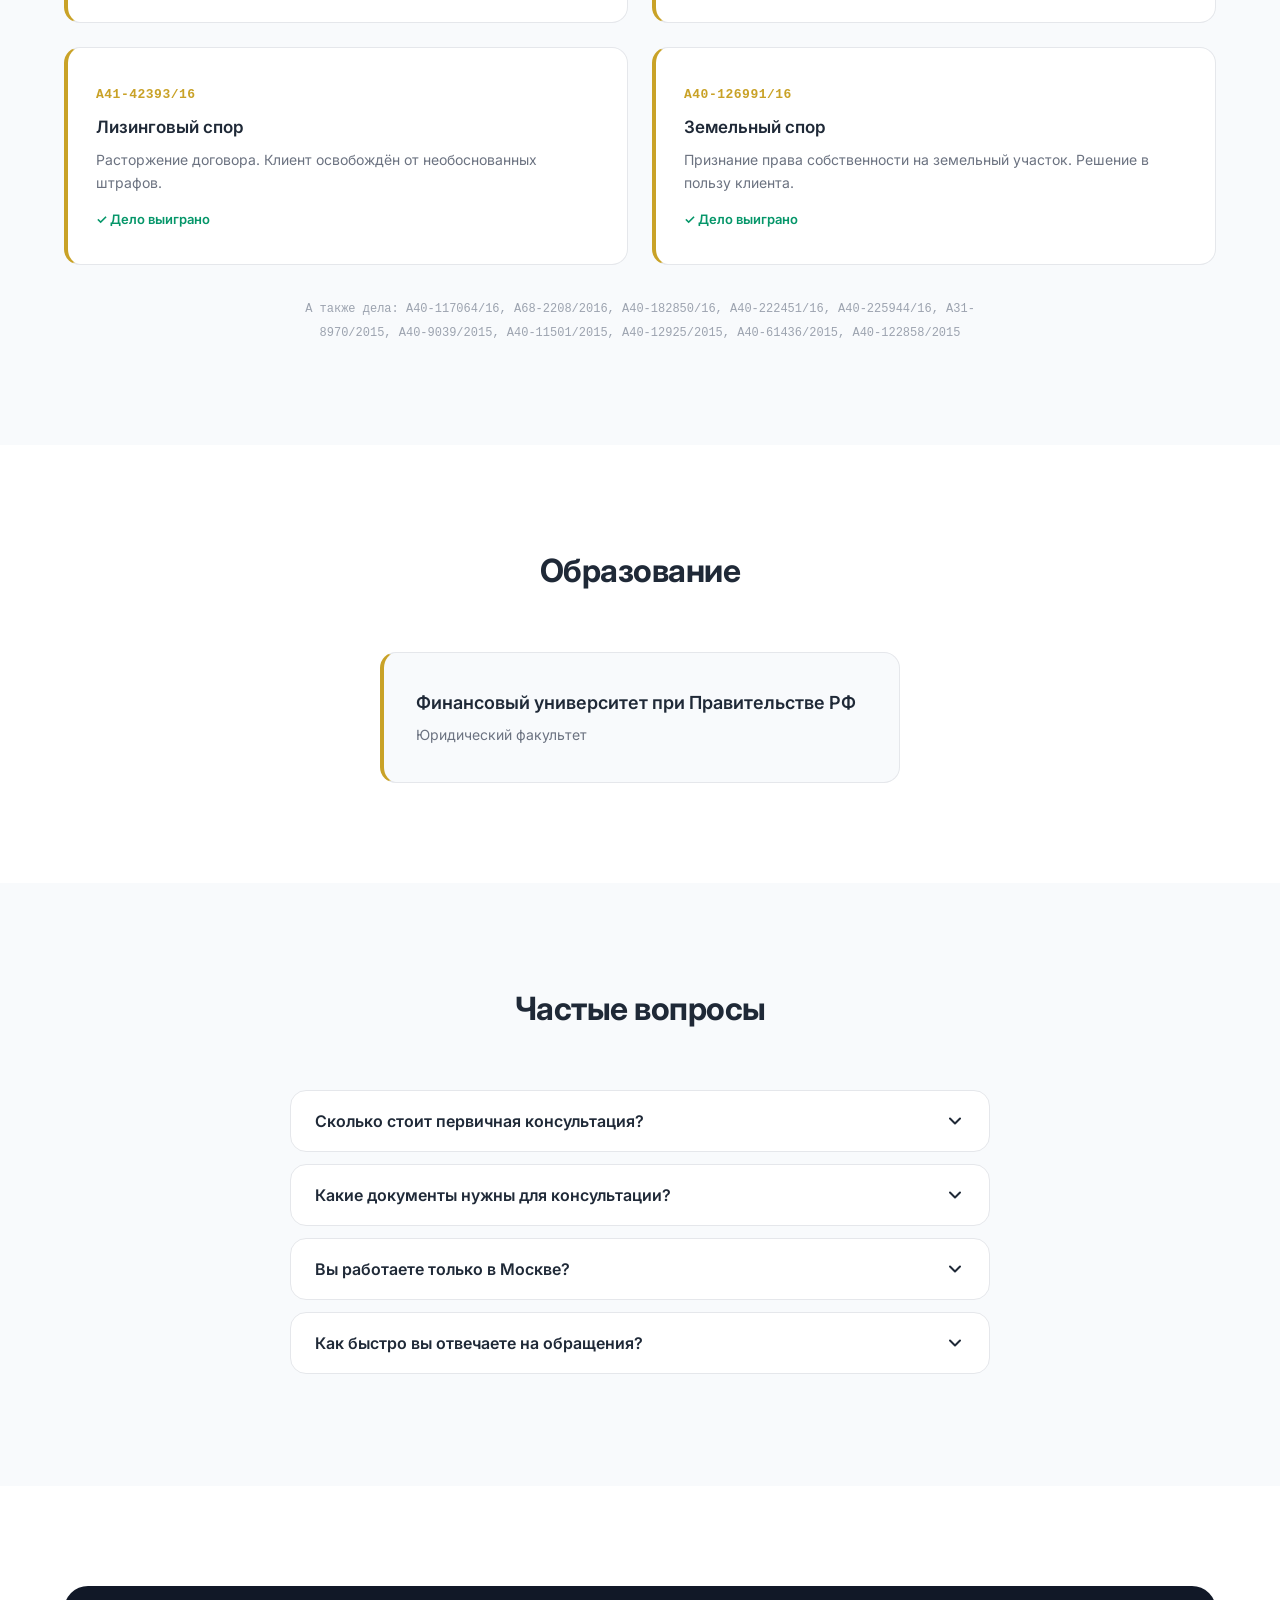
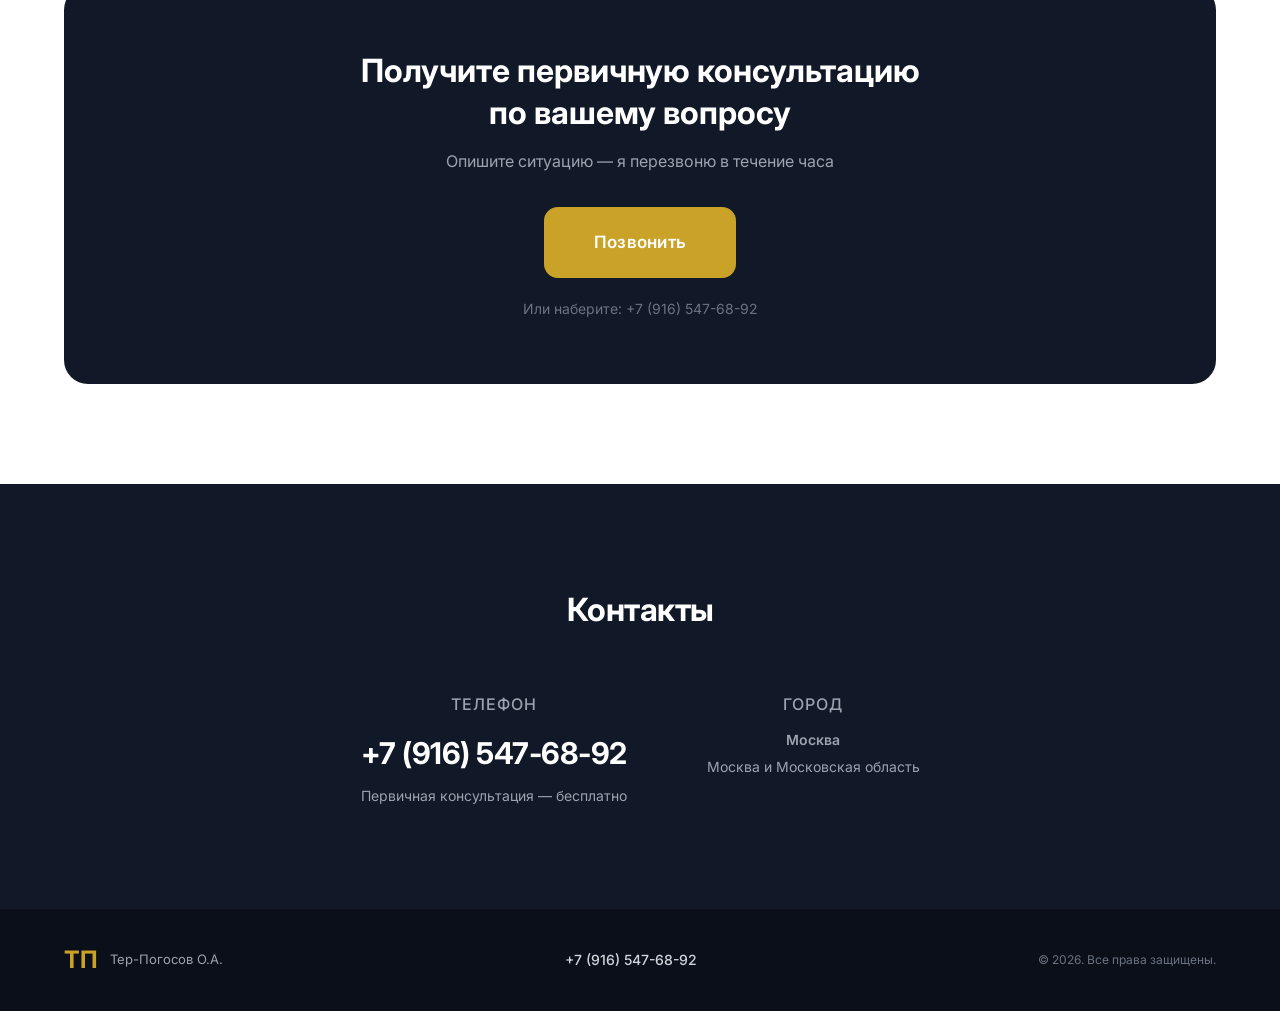
==== commit 7c67f849: "Update index.html" ====
--- a/index.html
+++ b/index.html
@@ -3,6 +3,8 @@
 <head>
     <meta charset="UTF-8">
     <meta name="viewport" content="width=device-width, initial-scale=1.0">
+    <meta name="yandex-verification" content="c5105b3db4411f41" />
+
     
     <!-- SEO -->
     <title>Тер-Погосов О.А. — Юрист по гражданским делам | Москва</title>
@@ -105,7 +107,7 @@
             </div>
             <div class="hero__photo-wrapper">
                 <div class="hero__photo">
-                    <img src="img/photo.jpg" alt="Тер-Погосов Ованес Ашотович — юрист" width="400" height="500" loading="eager">
+                    <img src="photo.jpg" alt="Тер-Погосов Ованес Ашотович — юрист" width="400" height="500" loading="eager">
                 </div>
             </div>
         </div>
@@ -389,4 +391,4 @@
     <!-- Scripts -->
     <script src="script.js"></script>
 </body>
-</html>+</html>
